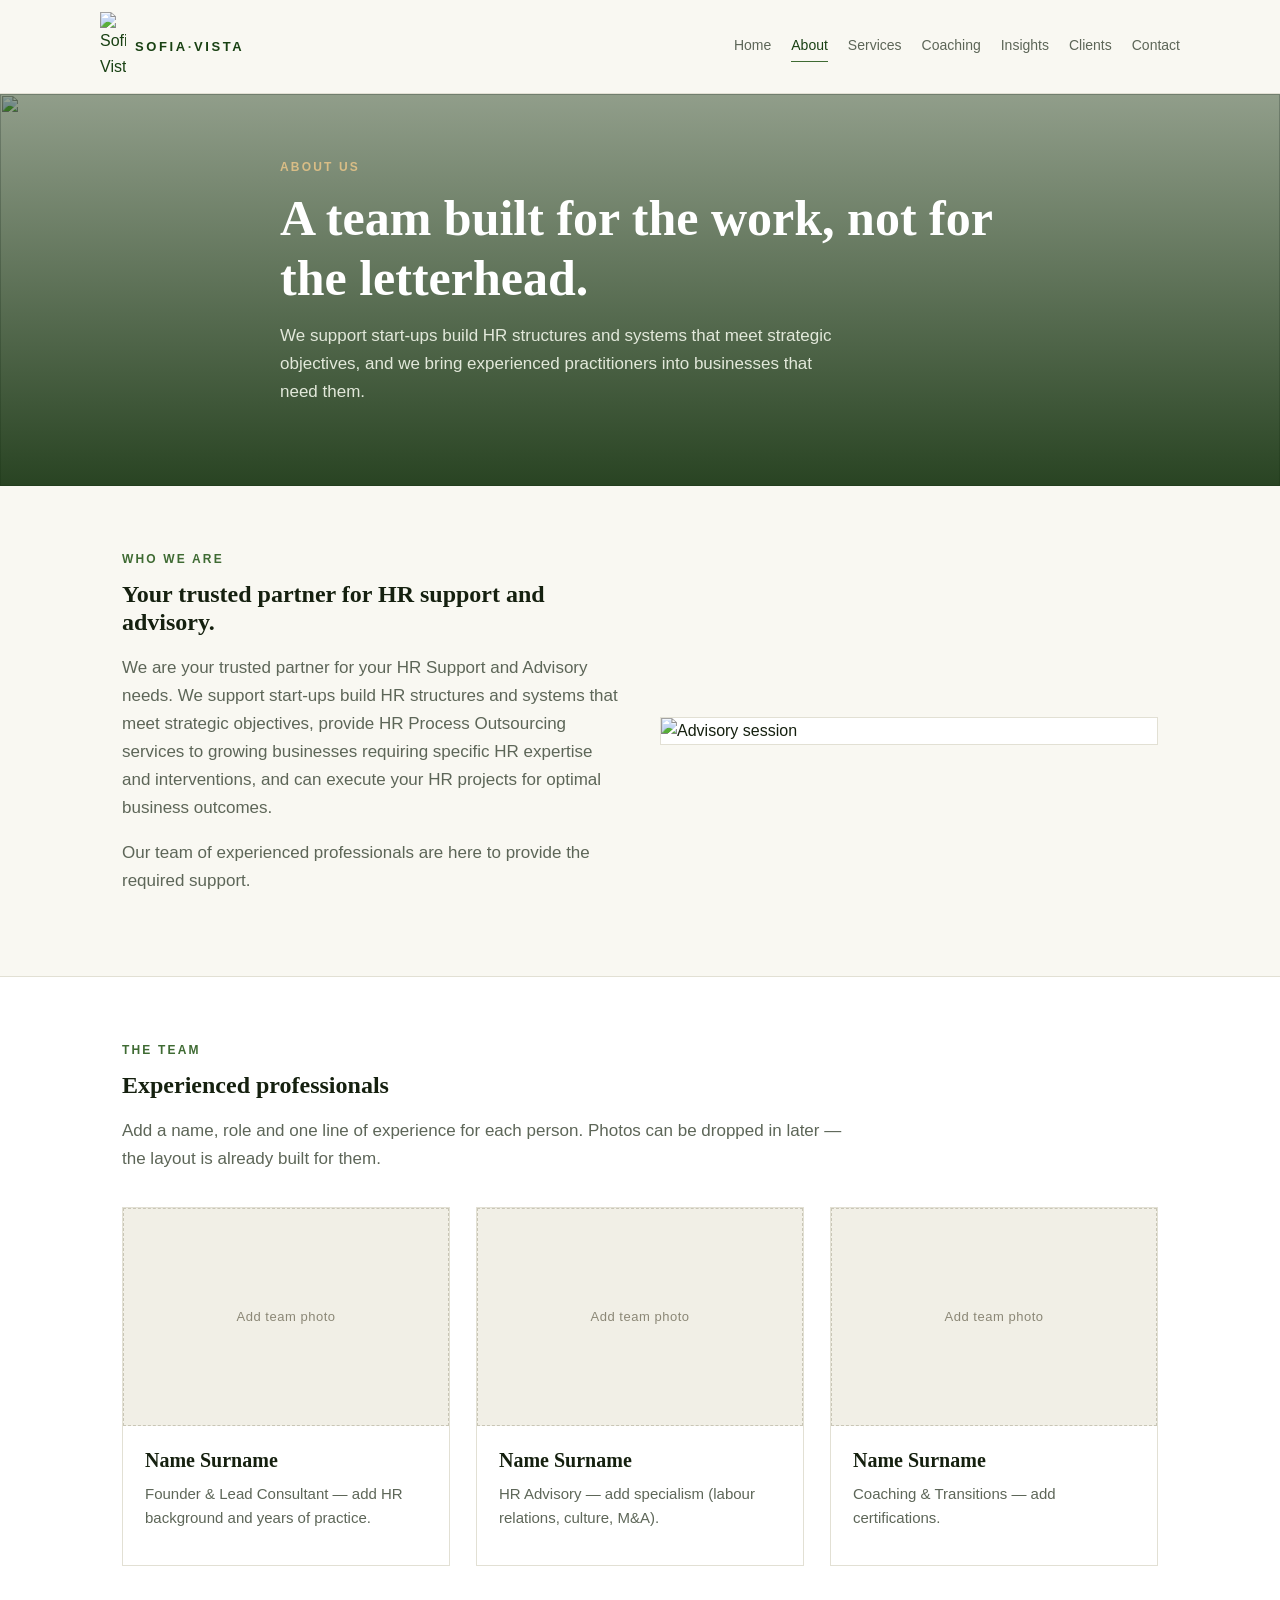
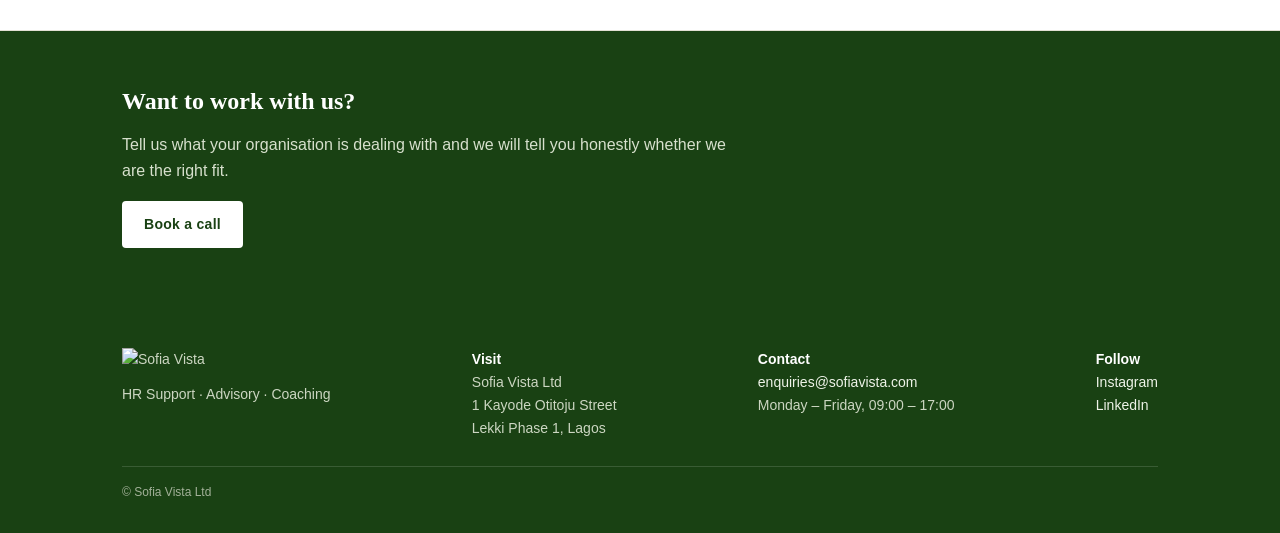
==== about.html @ a2225ac6 "Add files via upload" ====
<!doctype html>
<html lang="en"><head>
<meta charset="utf-8"><meta name="viewport" content="width=device-width,initial-scale=1">
<title>About — Sofia Vista</title>
<meta name="description" content="Sofia Vista is an HR consultancy in Lekki Phase 1, Lagos, supporting start-ups and growing businesses with HR structures, outsourcing and advisory.">
<link rel="stylesheet" href="style.css">
</head><body>
<header class="site"><div class="wrap nav">
<a class="brand" href="index.html"><img src="img/logo-mark.png" alt="Sofia Vista"><span class="wordmark">SOFIA<span class="dot">·</span>VISTA</span></a>
<nav class="links"><a class="" href="index.html">Home</a><a class="on" href="about.html">About</a><a class="" href="services.html">Services</a><a class="" href="coaching.html">Coaching</a><a class="" href="insights.html">Insights</a><a class="" href="clients.html">Clients</a><a class="" href="contact.html">Contact</a></nav>
</div></header>
<div class="hero" style="min-height:380px"><img src="img/boardroom.jpg" alt="">
<div class="wrap"><div class="inner"><div class="eyebrow" style="color:#d9bd86">About us</div>
<h1>A team built for the work, not for the letterhead.</h1><p>We support start-ups build HR structures and systems that meet strategic objectives, and we bring experienced practitioners into businesses that need them.</p></div></div></div>
<section><div class="wrap split">
<div><div class="eyebrow">Who we are</div><h2>Your trusted partner for HR support and advisory.</h2>
<p class="lead">We are your trusted partner for your HR Support and Advisory needs. We support start-ups build HR structures and systems that meet strategic objectives, provide HR Process Outsourcing services to growing businesses requiring specific HR expertise and interventions, and can execute your HR projects for optimal business outcomes.</p>
<p class="lead">Our team of experienced professionals are here to provide the required support.</p></div>
<div class="media"><img src="img/advisory.jpg" alt="Advisory session"></div>
</div></section>

<section class="alt"><div class="wrap">
<div class="eyebrow">The team</div><h2>Experienced professionals</h2>
<p class="lead">Add a name, role and one line of experience for each person. Photos can be dropped in later — the layout is already built for them.</p>
<div class="grid3">
  <div class="card"><div class="ph" style="aspect-ratio:3/2;display:grid;place-items:center">Add team photo</div><div class="body"><h3>Name Surname</h3><p>Founder &amp; Lead Consultant — add HR background and years of practice.</p></div></div>
  <div class="card"><div class="ph" style="aspect-ratio:3/2;display:grid;place-items:center">Add team photo</div><div class="body"><h3>Name Surname</h3><p>HR Advisory — add specialism (labour relations, culture, M&amp;A).</p></div></div>
  <div class="card"><div class="ph" style="aspect-ratio:3/2;display:grid;place-items:center">Add team photo</div><div class="body"><h3>Name Surname</h3><p>Coaching &amp; Transitions — add certifications.</p></div></div>
</div></div></section>

<div class="cta"><div class="wrap"><h2>Want to work with us?</h2>
<p>Tell us what your organisation is dealing with and we will tell you honestly whether we are the right fit.</p>
<a class="btn primary" href="contact.html">Book a call</a></div></div>
<footer class="site"><div class="wrap"><div class="cols">
  <div><img class="lockup" src="img/logo-lockup.png" alt="Sofia Vista"><div>HR Support · Advisory · Coaching</div></div>
  <div><strong style="color:#fff">Visit</strong><br>Sofia Vista Ltd<br>1 Kayode Otitoju Street<br>Lekki Phase 1, Lagos</div>
  <div><strong style="color:#fff">Contact</strong><br><a href="mailto:enquiries@sofiavista.com">enquiries@sofiavista.com</a><br>Monday – Friday, 09:00 – 17:00</div>
  <div><strong style="color:#fff">Follow</strong><br><a href="https://www.instagram.com/sofia.vista_/">Instagram</a><br><a href="https://www.linkedin.com/company/sofia-vista/">LinkedIn</a></div>
</div><div class="fine">© Sofia Vista Ltd</div></div></footer>
</body></html>
---- style.css ----
:root{--green:#194113;--green-deep:#12300c;--green-soft:#3f6b33;--ink:#15200f;--muted:#5d6658;--line:#e2e0d4;--bg:#f9f8f2;--sand:#f1efe6;}
*{box-sizing:border-box}
html{scroll-behavior:smooth}
body{margin:0;font-family:-apple-system,BlinkMacSystemFont,"Segoe UI",Roboto,Helvetica,Arial,sans-serif;color:var(--ink);background:var(--bg);line-height:1.65;-webkit-font-smoothing:antialiased}
img{max-width:100%;display:block}
a{color:var(--green)}
h1,h2,h3{font-family:Georgia,"Times New Roman",serif;font-weight:600;line-height:1.2;margin:0 0 .5em;color:var(--ink)}
.wrap{max-width:1080px;margin:0 auto;padding:0 22px}
header.site{position:sticky;top:0;z-index:50;background:rgba(249,248,242,.95);backdrop-filter:blur(10px);border-bottom:1px solid var(--line)}
.nav{display:flex;align-items:center;justify-content:space-between;gap:18px;padding:12px 0}
.brand{display:flex;align-items:center;gap:9px;text-decoration:none;color:var(--green)}
.brand img{width:26px;height:auto}
.brand .wordmark{font-weight:600;letter-spacing:.2em;font-size:13px;color:var(--green)}
.brand .wordmark .dot{color:var(--green-soft)}
nav.links{display:flex;gap:20px;flex-wrap:wrap;font-size:14px}
nav.links a{text-decoration:none;color:var(--muted);padding:4px 0;border-bottom:1px solid transparent}
nav.links a:hover,nav.links a.on{color:var(--green);border-bottom-color:var(--green-soft)}
.btn{display:inline-block;padding:12px 22px;border-radius:4px;text-decoration:none;font-size:14px;font-weight:600;letter-spacing:.02em}
.btn.primary{background:var(--green);color:#fff}
.btn.primary:hover{background:var(--green-deep)}
.btn.ghost{border:1px solid var(--green);color:var(--green)}
.hero{position:relative;min-height:480px;display:flex;align-items:flex-end;color:#fff;overflow:hidden}
.hero img{position:absolute;inset:0;width:100%;height:100%;object-fit:cover}
.hero:after{content:"";position:absolute;inset:0;background:linear-gradient(180deg,rgba(18,48,12,.45),rgba(18,48,12,.9))}
.hero .inner{position:relative;z-index:2;padding:64px 0 54px;max-width:720px}
.hero h1{font-size:clamp(30px,5vw,50px);margin-bottom:14px;color:#fff}
.hero p{font-size:17px;color:#e2e8da;margin:0 0 26px;max-width:560px}
.hero .actions{display:flex;gap:12px;flex-wrap:wrap}
.hero .actions .btn.primary{background:#fff;color:var(--green)}
.hero .actions .btn.ghost{border-color:rgba(255,255,255,.65);color:#fff}
section{padding:64px 0}
section.alt{background:#fff;border-top:1px solid var(--line);border-bottom:1px solid var(--line)}
.eyebrow{font-size:12px;letter-spacing:.18em;text-transform:uppercase;color:var(--green-soft);font-weight:700;margin-bottom:10px}
.lead{font-size:17px;color:var(--muted);max-width:720px}
.grid3{display:grid;grid-template-columns:repeat(3,1fr);gap:26px;margin-top:34px}
.grid2{display:grid;grid-template-columns:1fr 1fr;gap:44px;align-items:center}
.card{background:#fff;border:1px solid var(--line)}
.card img{aspect-ratio:3/2;object-fit:cover;width:100%}
.card .body{padding:22px}
.card h3{font-size:20px}
.card p{color:var(--muted);font-size:15px;margin:0 0 12px}
.card ul{margin:0;padding-left:18px;color:var(--muted);font-size:15px}
.card ul li{margin-bottom:4px}
.split{display:grid;grid-template-columns:1fr 1fr;gap:40px;align-items:center}
.media{border:1px solid var(--line);background:#fff}
.quote{background:#fff;border:1px solid var(--line);padding:26px}
.quote p{font-family:Georgia,serif;font-size:17px;margin:0 0 14px}
.quote .who{font-size:13px;color:var(--muted);letter-spacing:.04em}
.ph{border:1px dashed #c9c6b6;background:var(--sand);color:#8b8776;font-size:13px;padding:26px;text-align:center;letter-spacing:.04em}
.logostrip{display:flex;gap:16px;flex-wrap:wrap;margin-top:22px}
.logostrip .ph{flex:1 1 130px;padding:20px 10px;font-size:12px}
.cta{background:var(--green);color:#fff;padding:56px 0}
.cta h2{color:#fff}
.cta p{color:#d7e0cd;max-width:620px}
.cta .btn.primary{background:#fff;color:var(--green)}
.audio{display:flex;gap:20px;align-items:center;background:#fff;border:1px solid var(--line);padding:20px;margin-bottom:14px}
.audio .meta{flex:1;min-width:0}
.audio .meta h3{font-size:18px;margin-bottom:4px}
.audio .meta p{color:var(--muted);font-size:14px;margin:0}
.audio .len{font-size:12px;color:var(--muted);white-space:nowrap}
.play{width:40px;height:40px;border-radius:50%;background:var(--green);color:#fff;display:grid;place-items:center;font-size:13px;flex-shrink:0}
form{display:grid;gap:14px;max-width:560px}
label{font-size:13px;font-weight:600;color:var(--green);display:block;margin-bottom:6px}
input,textarea{width:100%;padding:12px;border:1px solid var(--line);background:#fff;font-family:inherit;font-size:15px;border-radius:3px}
.contactgrid{display:grid;grid-template-columns:1fr 1fr;gap:44px}
dl.facts{margin:0}
dl.facts dt{font-size:12px;letter-spacing:.14em;text-transform:uppercase;color:var(--green-soft);font-weight:700;margin-top:20px}
dl.facts dd{margin:4px 0 0;font-size:16px}
footer.site{background:var(--green);color:#ccd6c2;padding:44px 0 30px;font-size:14px}
footer.site a{color:#eef3e8;text-decoration:none}
footer .cols{display:flex;gap:40px;flex-wrap:wrap;justify-content:space-between}
footer .lockup{width:112px;margin-bottom:12px}
footer .fine{margin-top:26px;font-size:12px;color:#a3b199;border-top:1px solid rgba(255,255,255,.14);padding-top:16px}
@media(max-width:820px){.grid3,.grid2,.split,.contactgrid{grid-template-columns:1fr}.nav{flex-direction:column;align-items:flex-start;gap:10px}section{padding:44px 0}}
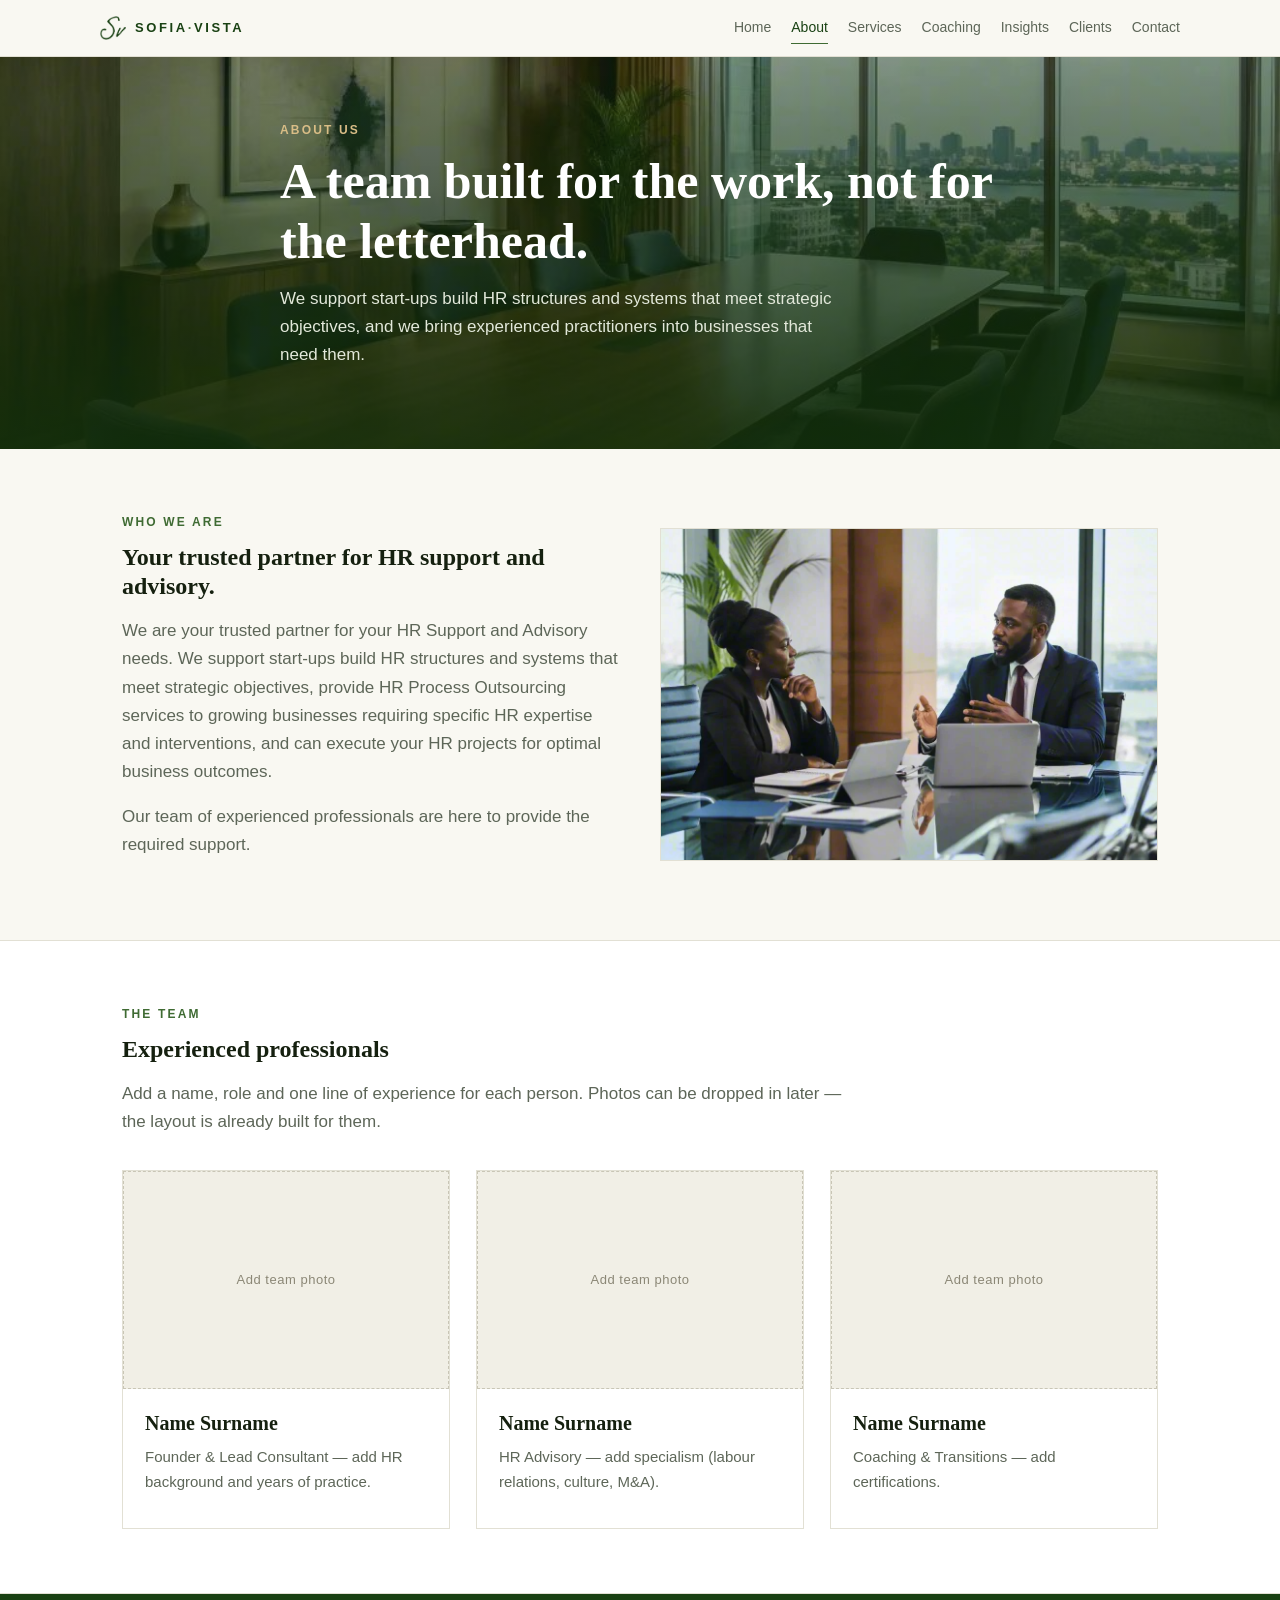
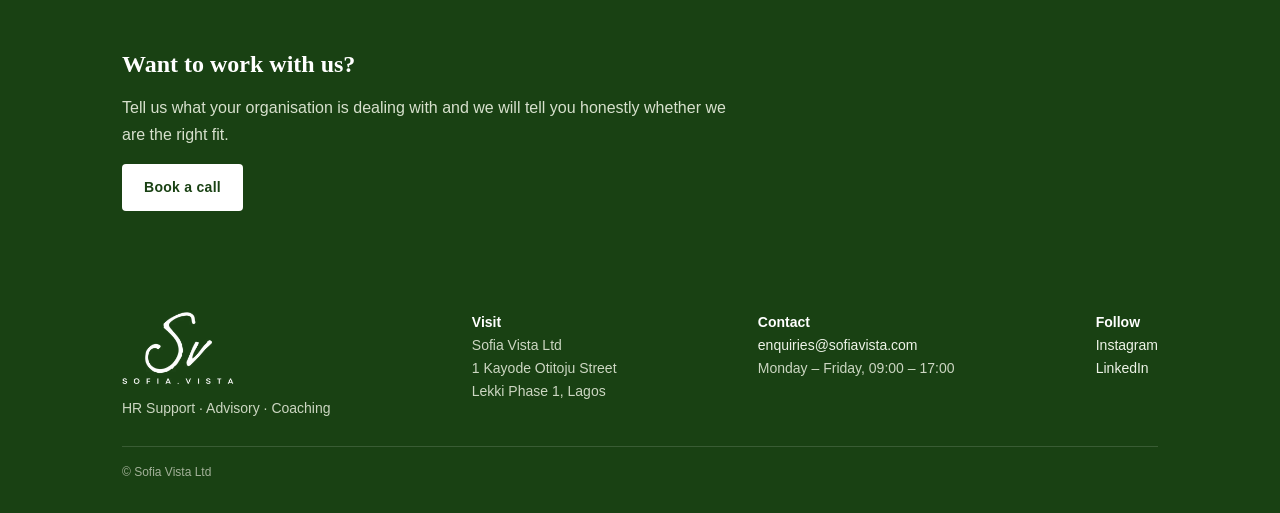
==== commit f68cb5a5: "Add files via upload" ====
--- a/about.html
+++ b/about.html
@@ -6,17 +6,17 @@
 <link rel="stylesheet" href="style.css">
 </head><body>
 <header class="site"><div class="wrap nav">
-<a class="brand" href="index.html"><img src="img/logo-mark.png" alt="Sofia Vista"><span class="wordmark">SOFIA<span class="dot">·</span>VISTA</span></a>
+<a class="brand" href="index.html"><img src="logo-mark.png" alt="Sofia Vista"><span class="wordmark">SOFIA<span class="dot">·</span>VISTA</span></a>
 <nav class="links"><a class="" href="index.html">Home</a><a class="on" href="about.html">About</a><a class="" href="services.html">Services</a><a class="" href="coaching.html">Coaching</a><a class="" href="insights.html">Insights</a><a class="" href="clients.html">Clients</a><a class="" href="contact.html">Contact</a></nav>
 </div></header>
-<div class="hero" style="min-height:380px"><img src="img/boardroom.jpg" alt="">
+<div class="hero" style="min-height:380px"><img src="boardroom.jpg" alt="">
 <div class="wrap"><div class="inner"><div class="eyebrow" style="color:#d9bd86">About us</div>
 <h1>A team built for the work, not for the letterhead.</h1><p>We support start-ups build HR structures and systems that meet strategic objectives, and we bring experienced practitioners into businesses that need them.</p></div></div></div>
 <section><div class="wrap split">
 <div><div class="eyebrow">Who we are</div><h2>Your trusted partner for HR support and advisory.</h2>
 <p class="lead">We are your trusted partner for your HR Support and Advisory needs. We support start-ups build HR structures and systems that meet strategic objectives, provide HR Process Outsourcing services to growing businesses requiring specific HR expertise and interventions, and can execute your HR projects for optimal business outcomes.</p>
 <p class="lead">Our team of experienced professionals are here to provide the required support.</p></div>
-<div class="media"><img src="img/advisory.jpg" alt="Advisory session"></div>
+<div class="media"><img src="advisory.jpg" alt="Advisory session"></div>
 </div></section>
 
 <section class="alt"><div class="wrap">
@@ -32,7 +32,7 @@
 <p>Tell us what your organisation is dealing with and we will tell you honestly whether we are the right fit.</p>
 <a class="btn primary" href="contact.html">Book a call</a></div></div>
 <footer class="site"><div class="wrap"><div class="cols">
-  <div><img class="lockup" src="img/logo-lockup.png" alt="Sofia Vista"><div>HR Support · Advisory · Coaching</div></div>
+  <div><img class="lockup" src="logo-lockup.png" alt="Sofia Vista"><div>HR Support · Advisory · Coaching</div></div>
   <div><strong style="color:#fff">Visit</strong><br>Sofia Vista Ltd<br>1 Kayode Otitoju Street<br>Lekki Phase 1, Lagos</div>
   <div><strong style="color:#fff">Contact</strong><br><a href="mailto:enquiries@sofiavista.com">enquiries@sofiavista.com</a><br>Monday – Friday, 09:00 – 17:00</div>
   <div><strong style="color:#fff">Follow</strong><br><a href="https://www.instagram.com/sofia.vista_/">Instagram</a><br><a href="https://www.linkedin.com/company/sofia-vista/">LinkedIn</a></div>
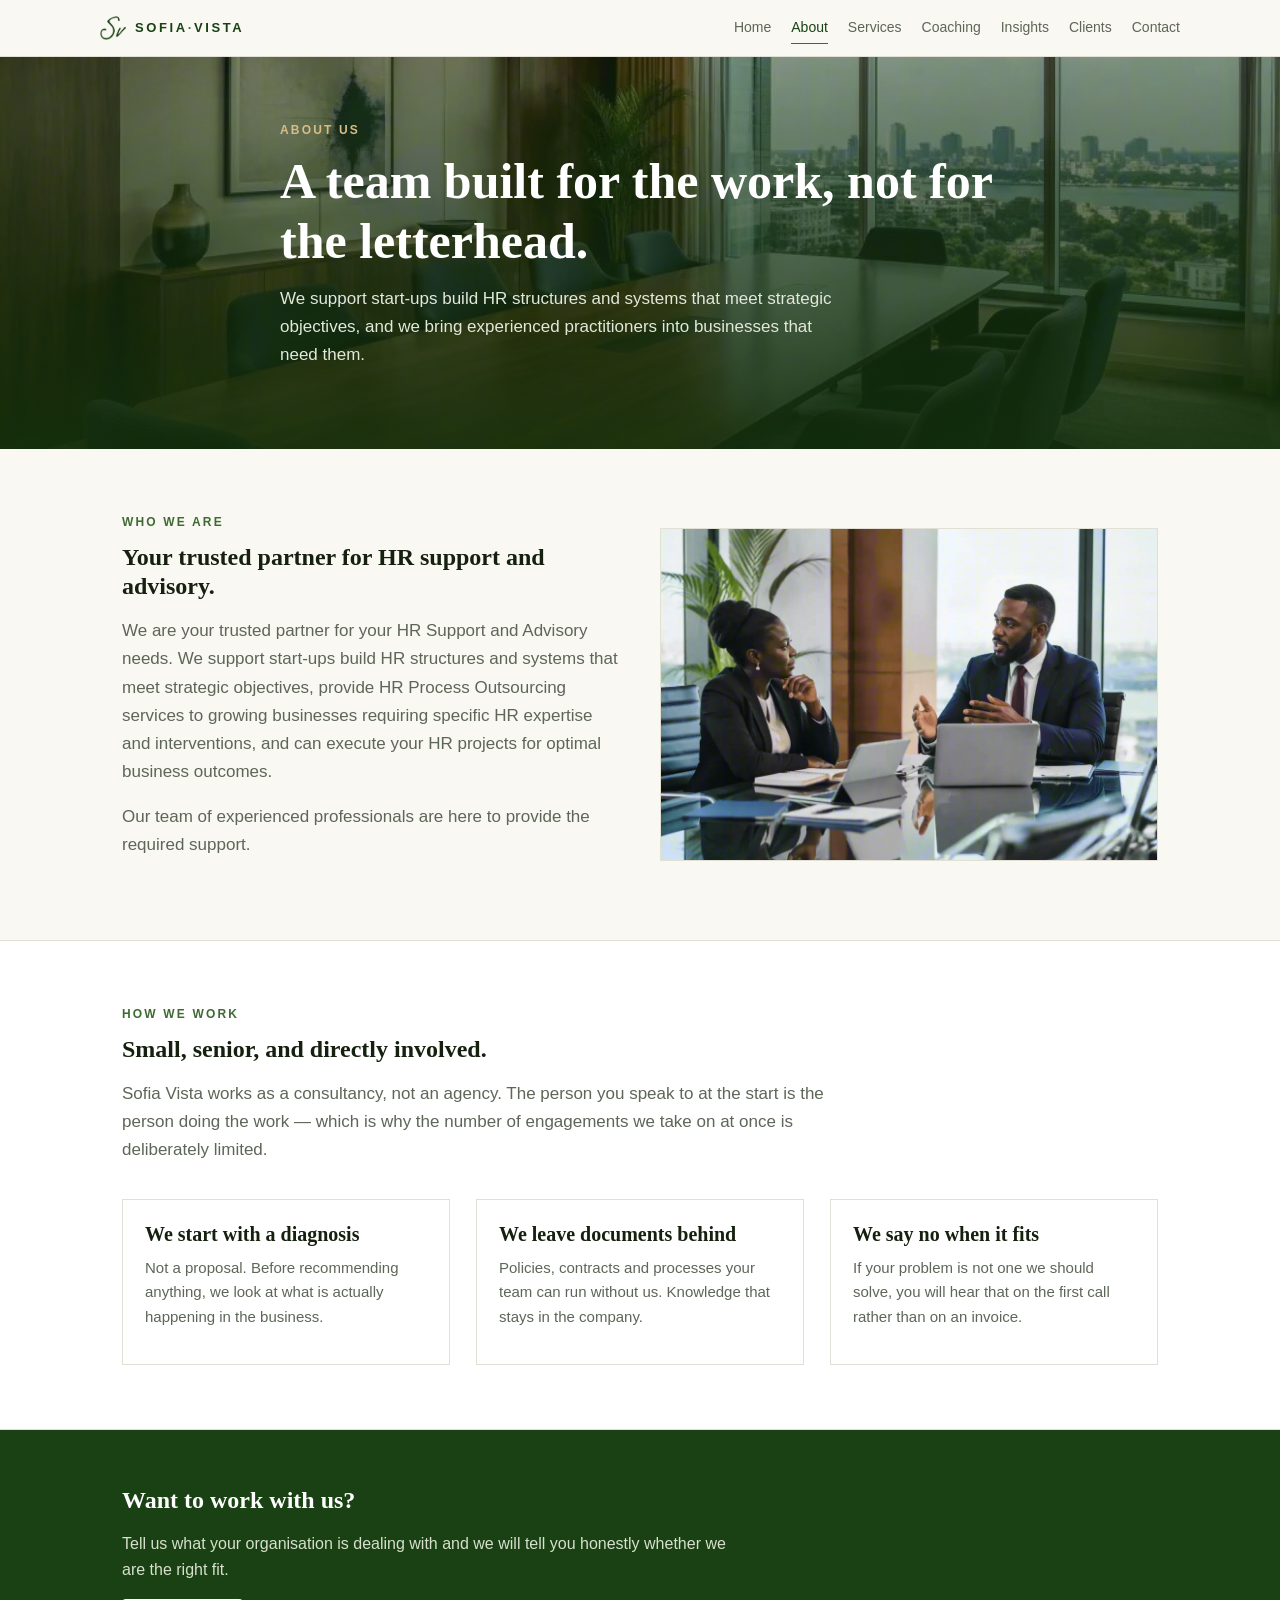
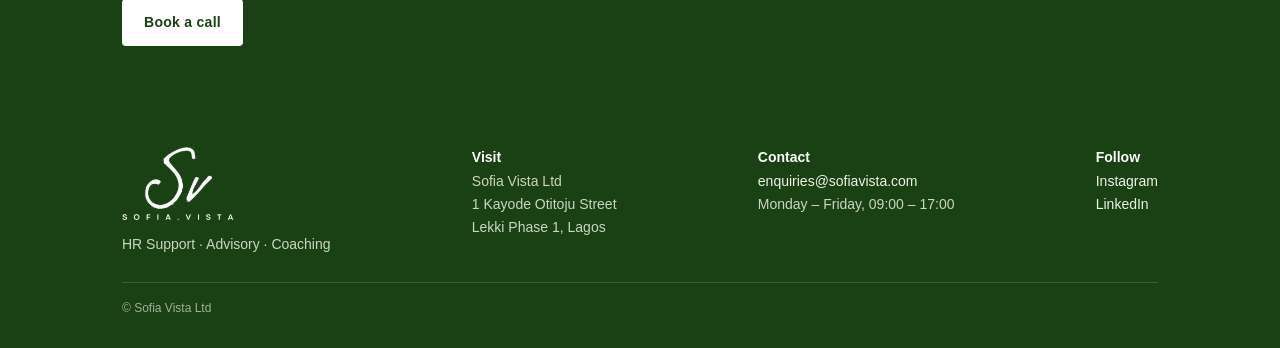
==== commit bc1b8958: "Add files via upload" ====
--- a/about.html
+++ b/about.html
@@ -3,7 +3,7 @@
 <meta charset="utf-8"><meta name="viewport" content="width=device-width,initial-scale=1">
 <title>About — Sofia Vista</title>
 <meta name="description" content="Sofia Vista is an HR consultancy in Lekki Phase 1, Lagos, supporting start-ups and growing businesses with HR structures, outsourcing and advisory.">
-<link rel="stylesheet" href="style.css">
+<link rel="stylesheet" href="style.css?v=6">
 </head><body>
 <header class="site"><div class="wrap nav">
 <a class="brand" href="index.html"><img src="logo-mark.png" alt="Sofia Vista"><span class="wordmark">SOFIA<span class="dot">·</span>VISTA</span></a>
@@ -20,12 +20,12 @@
 </div></section>
 
 <section class="alt"><div class="wrap">
-<div class="eyebrow">The team</div><h2>Experienced professionals</h2>
-<p class="lead">Add a name, role and one line of experience for each person. Photos can be dropped in later — the layout is already built for them.</p>
+<div class="eyebrow">How we work</div><h2>Small, senior, and directly involved.</h2>
+<p class="lead">Sofia Vista works as a consultancy, not an agency. The person you speak to at the start is the person doing the work — which is why the number of engagements we take on at once is deliberately limited.</p>
 <div class="grid3">
-  <div class="card"><div class="ph" style="aspect-ratio:3/2;display:grid;place-items:center">Add team photo</div><div class="body"><h3>Name Surname</h3><p>Founder &amp; Lead Consultant — add HR background and years of practice.</p></div></div>
-  <div class="card"><div class="ph" style="aspect-ratio:3/2;display:grid;place-items:center">Add team photo</div><div class="body"><h3>Name Surname</h3><p>HR Advisory — add specialism (labour relations, culture, M&amp;A).</p></div></div>
-  <div class="card"><div class="ph" style="aspect-ratio:3/2;display:grid;place-items:center">Add team photo</div><div class="body"><h3>Name Surname</h3><p>Coaching &amp; Transitions — add certifications.</p></div></div>
+  <div class="card"><div class="body"><h3>We start with a diagnosis</h3><p>Not a proposal. Before recommending anything, we look at what is actually happening in the business.</p></div></div>
+  <div class="card"><div class="body"><h3>We leave documents behind</h3><p>Policies, contracts and processes your team can run without us. Knowledge that stays in the company.</p></div></div>
+  <div class="card"><div class="body"><h3>We say no when it fits</h3><p>If your problem is not one we should solve, you will hear that on the first call rather than on an invoice.</p></div></div>
 </div></div></section>
 
 <div class="cta"><div class="wrap"><h2>Want to work with us?</h2>
--- a/style.css
+++ b/style.css
@@ -43,6 +43,8 @@
 .card ul li{margin-bottom:4px}
 .split{display:grid;grid-template-columns:1fr 1fr;gap:40px;align-items:center}
 .media{border:1px solid var(--line);background:#fff}
+.map{margin-top:24px;border:1px solid var(--line);background:#fff;overflow:hidden}
+.map iframe{display:block;width:100%;height:300px;border:0}
 .quote{background:#fff;border:1px solid var(--line);padding:26px}
 .quote p{font-family:Georgia,serif;font-size:17px;margin:0 0 14px}
 .quote .who{font-size:13px;color:var(--muted);letter-spacing:.04em}
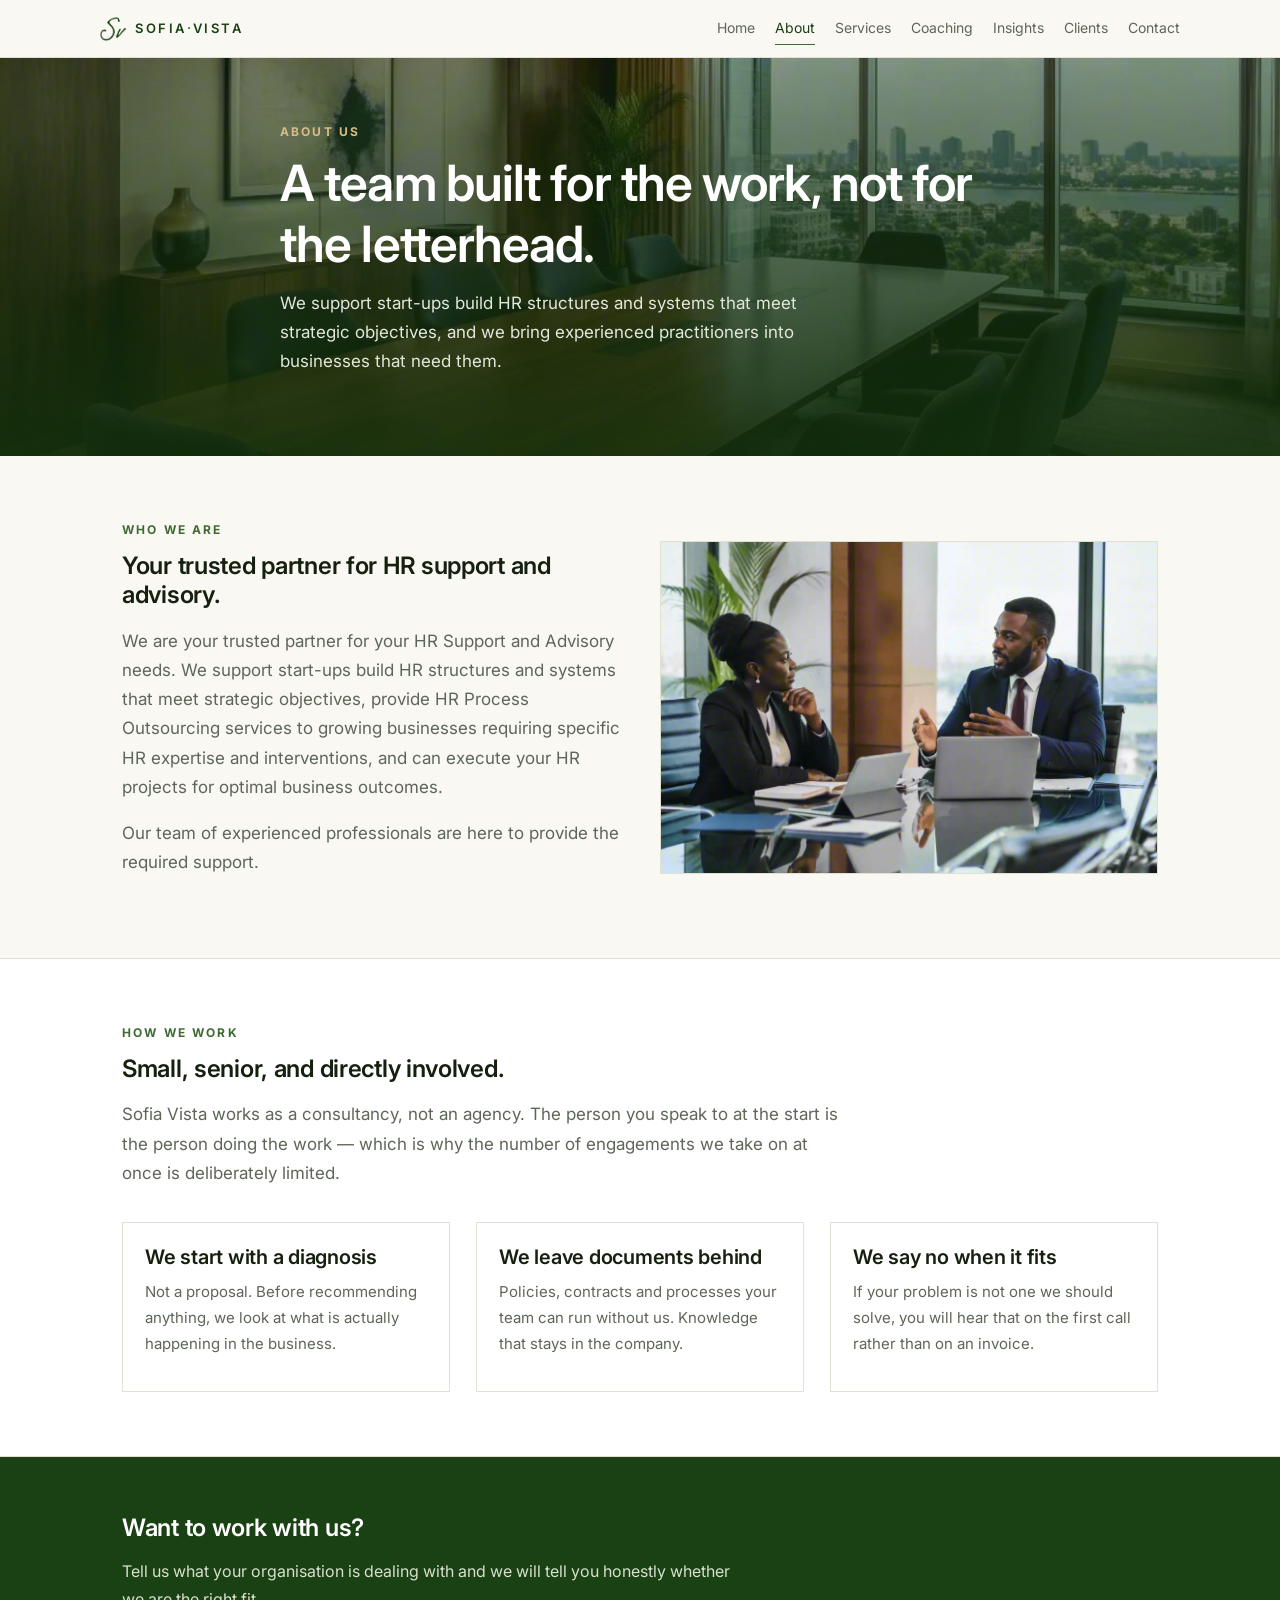
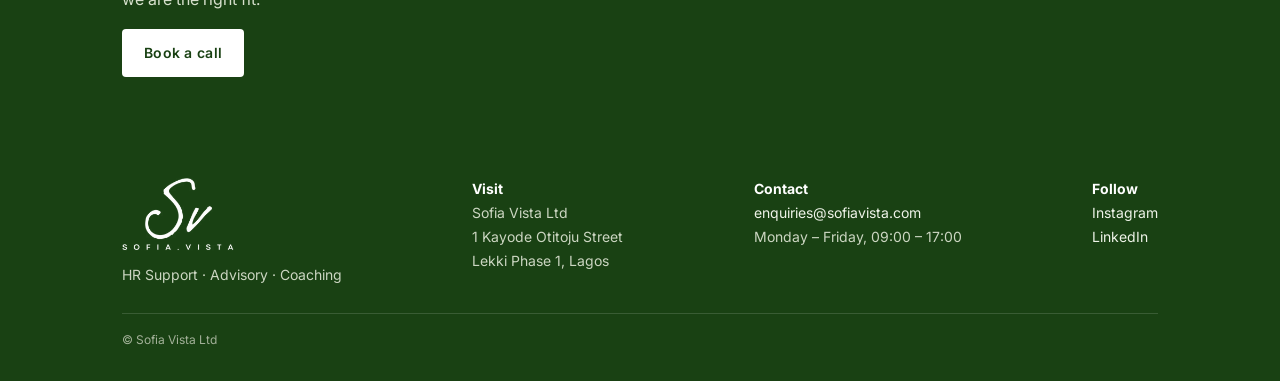
==== commit 63804b1d: "Add files via upload" ====
--- a/about.html
+++ b/about.html
@@ -3,7 +3,7 @@
 <meta charset="utf-8"><meta name="viewport" content="width=device-width,initial-scale=1">
 <title>About — Sofia Vista</title>
 <meta name="description" content="Sofia Vista is an HR consultancy in Lekki Phase 1, Lagos, supporting start-ups and growing businesses with HR structures, outsourcing and advisory.">
-<link rel="stylesheet" href="style.css?v=6">
+<link rel="stylesheet" href="style.css?v=9">
 </head><body>
 <header class="site"><div class="wrap nav">
 <a class="brand" href="index.html"><img src="logo-mark.png" alt="Sofia Vista"><span class="wordmark">SOFIA<span class="dot">·</span>VISTA</span></a>
--- a/style.css
+++ b/style.css
@@ -1,10 +1,11 @@
-:root{--green:#194113;--green-deep:#12300c;--green-soft:#3f6b33;--ink:#15200f;--muted:#5d6658;--line:#e2e0d4;--bg:#f9f8f2;--sand:#f1efe6;}
+@font-face{font-family:"Inter";src:url("InterVariable.woff2") format("woff2-variations");font-weight:100 900;font-style:normal;font-display:swap}
+:root{--green:#194113;--green-deep:#12300c;--green-soft:#3f6b33;--ink:#15200f;--muted:#5d6658;--line:#e2e0d4;--bg:#f9f8f2;--sand:#f1efe6;--serif:"Inter",-apple-system,BlinkMacSystemFont,"Segoe UI",Roboto,Helvetica,Arial,sans-serif;--sans:"Inter",-apple-system,BlinkMacSystemFont,"Segoe UI",Roboto,Helvetica,Arial,sans-serif;}
 *{box-sizing:border-box}
 html{scroll-behavior:smooth}
-body{margin:0;font-family:-apple-system,BlinkMacSystemFont,"Segoe UI",Roboto,Helvetica,Arial,sans-serif;color:var(--ink);background:var(--bg);line-height:1.65;-webkit-font-smoothing:antialiased}
+body{margin:0;font-family:var(--serif);color:var(--ink);background:var(--bg);line-height:1.72;-webkit-font-smoothing:antialiased}
 img{max-width:100%;display:block}
 a{color:var(--green)}
-h1,h2,h3{font-family:Georgia,"Times New Roman",serif;font-weight:600;line-height:1.2;margin:0 0 .5em;color:var(--ink)}
+h1,h2,h3{font-family:var(--sans);font-weight:600;line-height:1.22;letter-spacing:-.012em;margin:0 0 .5em;color:var(--ink)}
 .wrap{max-width:1080px;margin:0 auto;padding:0 22px}
 header.site{position:sticky;top:0;z-index:50;background:rgba(249,248,242,.95);backdrop-filter:blur(10px);border-bottom:1px solid var(--line)}
 .nav{display:flex;align-items:center;justify-content:space-between;gap:18px;padding:12px 0}
@@ -46,7 +47,7 @@
 .map{margin-top:24px;border:1px solid var(--line);background:#fff;overflow:hidden}
 .map iframe{display:block;width:100%;height:300px;border:0}
 .quote{background:#fff;border:1px solid var(--line);padding:26px}
-.quote p{font-family:Georgia,serif;font-size:17px;margin:0 0 14px}
+.quote p{font-family:inherit;font-style:italic;font-size:17px;margin:0 0 14px}
 .quote .who{font-size:13px;color:var(--muted);letter-spacing:.04em}
 .ph{border:1px dashed #c9c6b6;background:var(--sand);color:#8b8776;font-size:13px;padding:26px;text-align:center;letter-spacing:.04em}
 .logostrip{display:flex;gap:16px;flex-wrap:wrap;margin-top:22px}
@@ -74,3 +75,6 @@
 footer .lockup{width:112px;margin-bottom:12px}
 footer .fine{margin-top:26px;font-size:12px;color:#a3b199;border-top:1px solid rgba(255,255,255,.14);padding-top:16px}
 @media(max-width:820px){.grid3,.grid2,.split,.contactgrid{grid-template-columns:1fr}.nav{flex-direction:column;align-items:flex-start;gap:10px}section{padding:44px 0}}
+nav.links,.brand,.btn,.eyebrow,label,input,textarea,button,dl.facts dt,.quote .who,.audio .meta,.audio .len,.ph,.fine,.logostrip{font-family:var(--sans)}
+.hero h1{letter-spacing:-.018em}
+.lead{line-height:1.72}
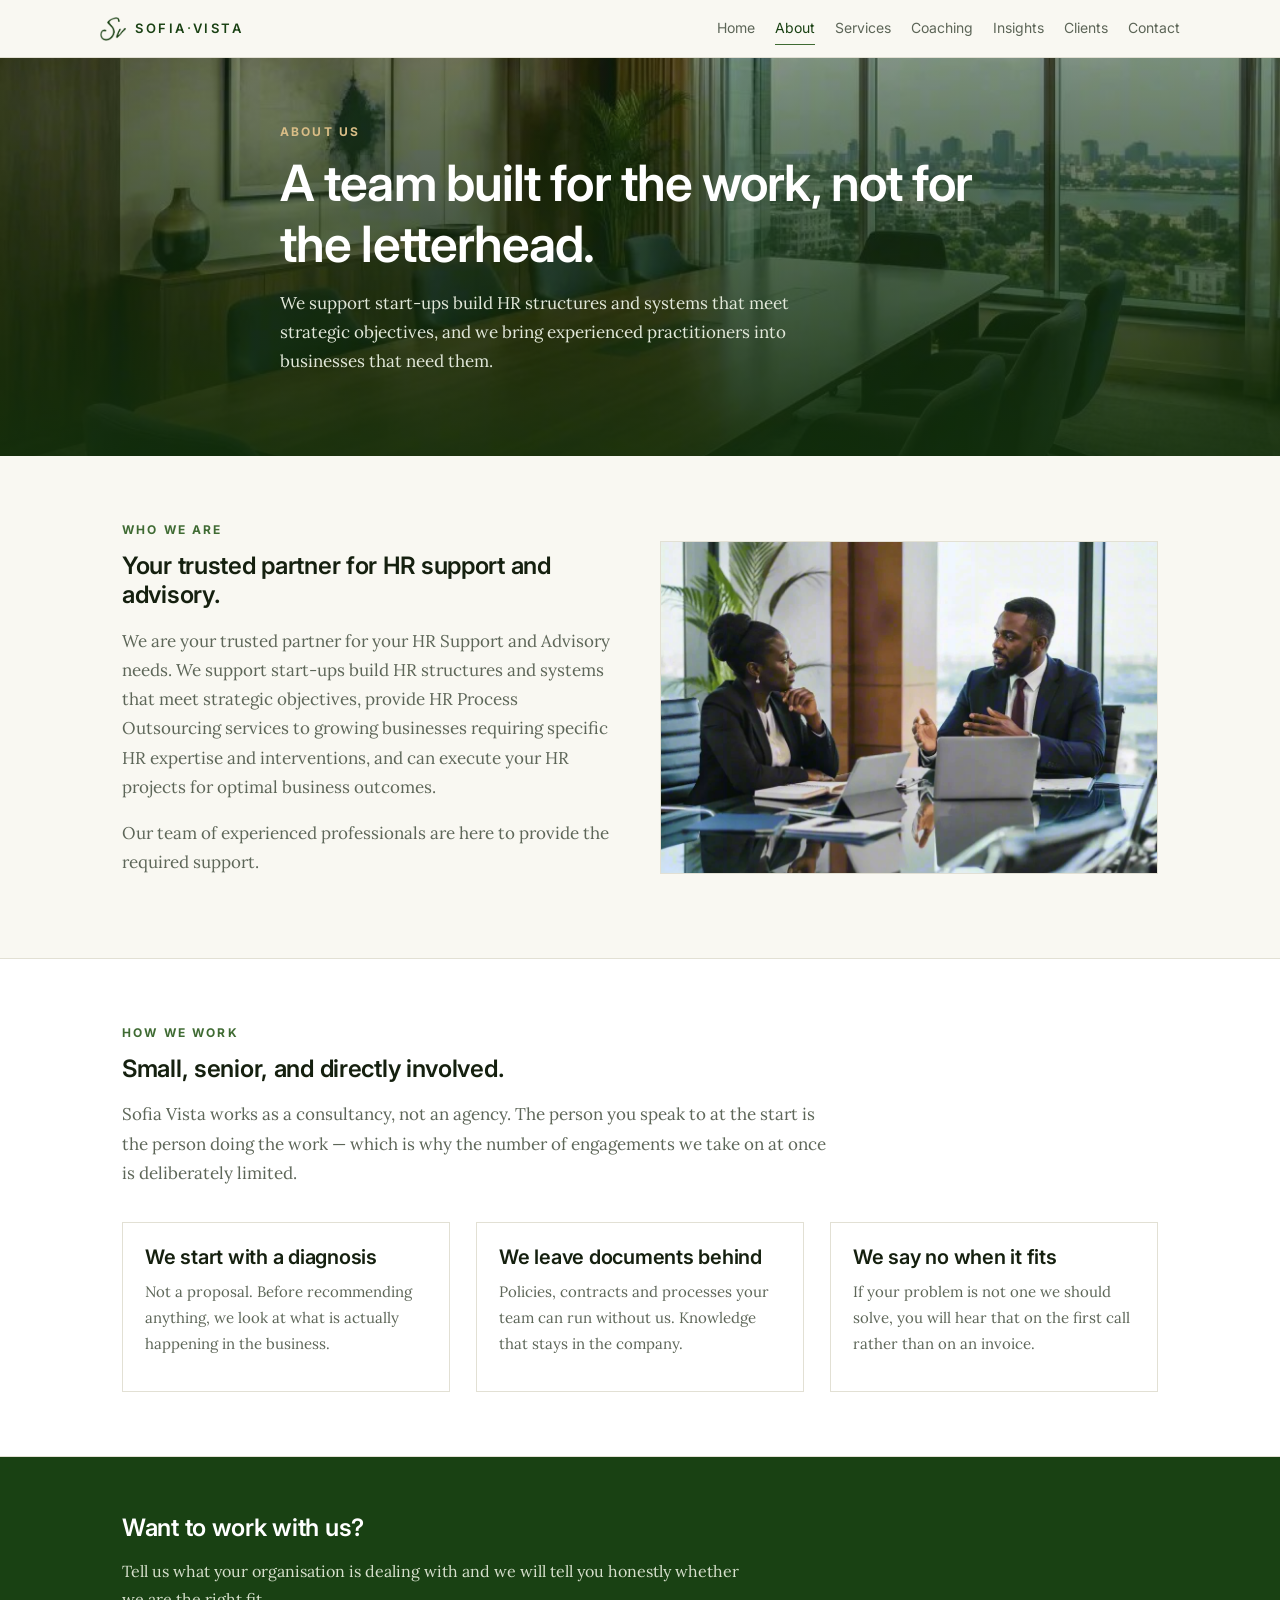
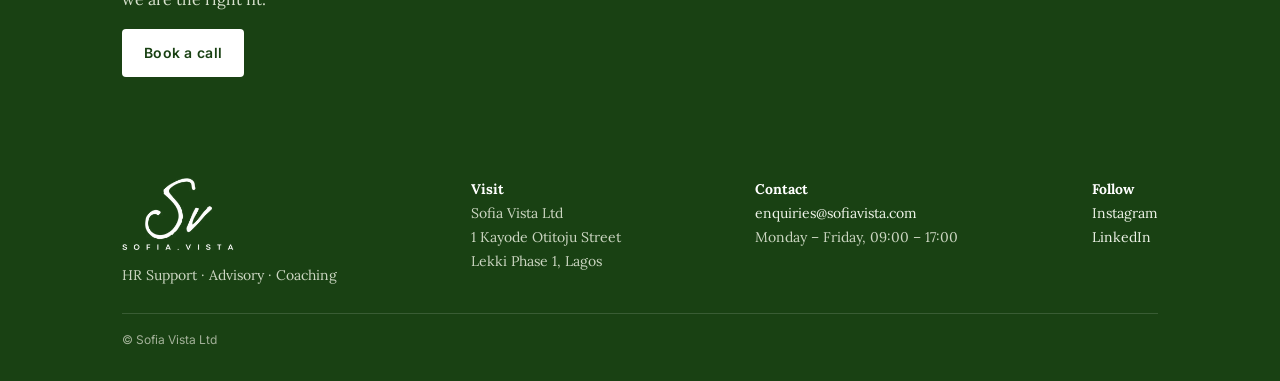
==== commit 9fcda13a: "Add files via upload" ====
--- a/about.html
+++ b/about.html
@@ -3,7 +3,7 @@
 <meta charset="utf-8"><meta name="viewport" content="width=device-width,initial-scale=1">
 <title>About — Sofia Vista</title>
 <meta name="description" content="Sofia Vista is an HR consultancy in Lekki Phase 1, Lagos, supporting start-ups and growing businesses with HR structures, outsourcing and advisory.">
-<link rel="stylesheet" href="style.css?v=9">
+<link rel="stylesheet" href="style.css?v=10">
 </head><body>
 <header class="site"><div class="wrap nav">
 <a class="brand" href="index.html"><img src="logo-mark.png" alt="Sofia Vista"><span class="wordmark">SOFIA<span class="dot">·</span>VISTA</span></a>
--- a/style.css
+++ b/style.css
@@ -1,5 +1,7 @@
 @font-face{font-family:"Inter";src:url("InterVariable.woff2") format("woff2-variations");font-weight:100 900;font-style:normal;font-display:swap}
-:root{--green:#194113;--green-deep:#12300c;--green-soft:#3f6b33;--ink:#15200f;--muted:#5d6658;--line:#e2e0d4;--bg:#f9f8f2;--sand:#f1efe6;--serif:"Inter",-apple-system,BlinkMacSystemFont,"Segoe UI",Roboto,Helvetica,Arial,sans-serif;--sans:"Inter",-apple-system,BlinkMacSystemFont,"Segoe UI",Roboto,Helvetica,Arial,sans-serif;}
+@font-face{font-family:"Lora";src:url("lora-400.woff2") format("woff2");font-weight:400 700;font-style:normal;font-display:swap}
+@font-face{font-family:"Lora";src:url("lora-italic.woff2") format("woff2");font-weight:400 700;font-style:italic;font-display:swap}
+:root{--green:#194113;--green-deep:#12300c;--green-soft:#3f6b33;--ink:#15200f;--muted:#5d6658;--line:#e2e0d4;--bg:#f9f8f2;--sand:#f1efe6;--serif:"Lora",Georgia,"Iowan Old Style","Times New Roman",serif;--sans:"Inter",-apple-system,BlinkMacSystemFont,"Segoe UI",Roboto,Helvetica,Arial,sans-serif;}
 *{box-sizing:border-box}
 html{scroll-behavior:smooth}
 body{margin:0;font-family:var(--serif);color:var(--ink);background:var(--bg);line-height:1.72;-webkit-font-smoothing:antialiased}
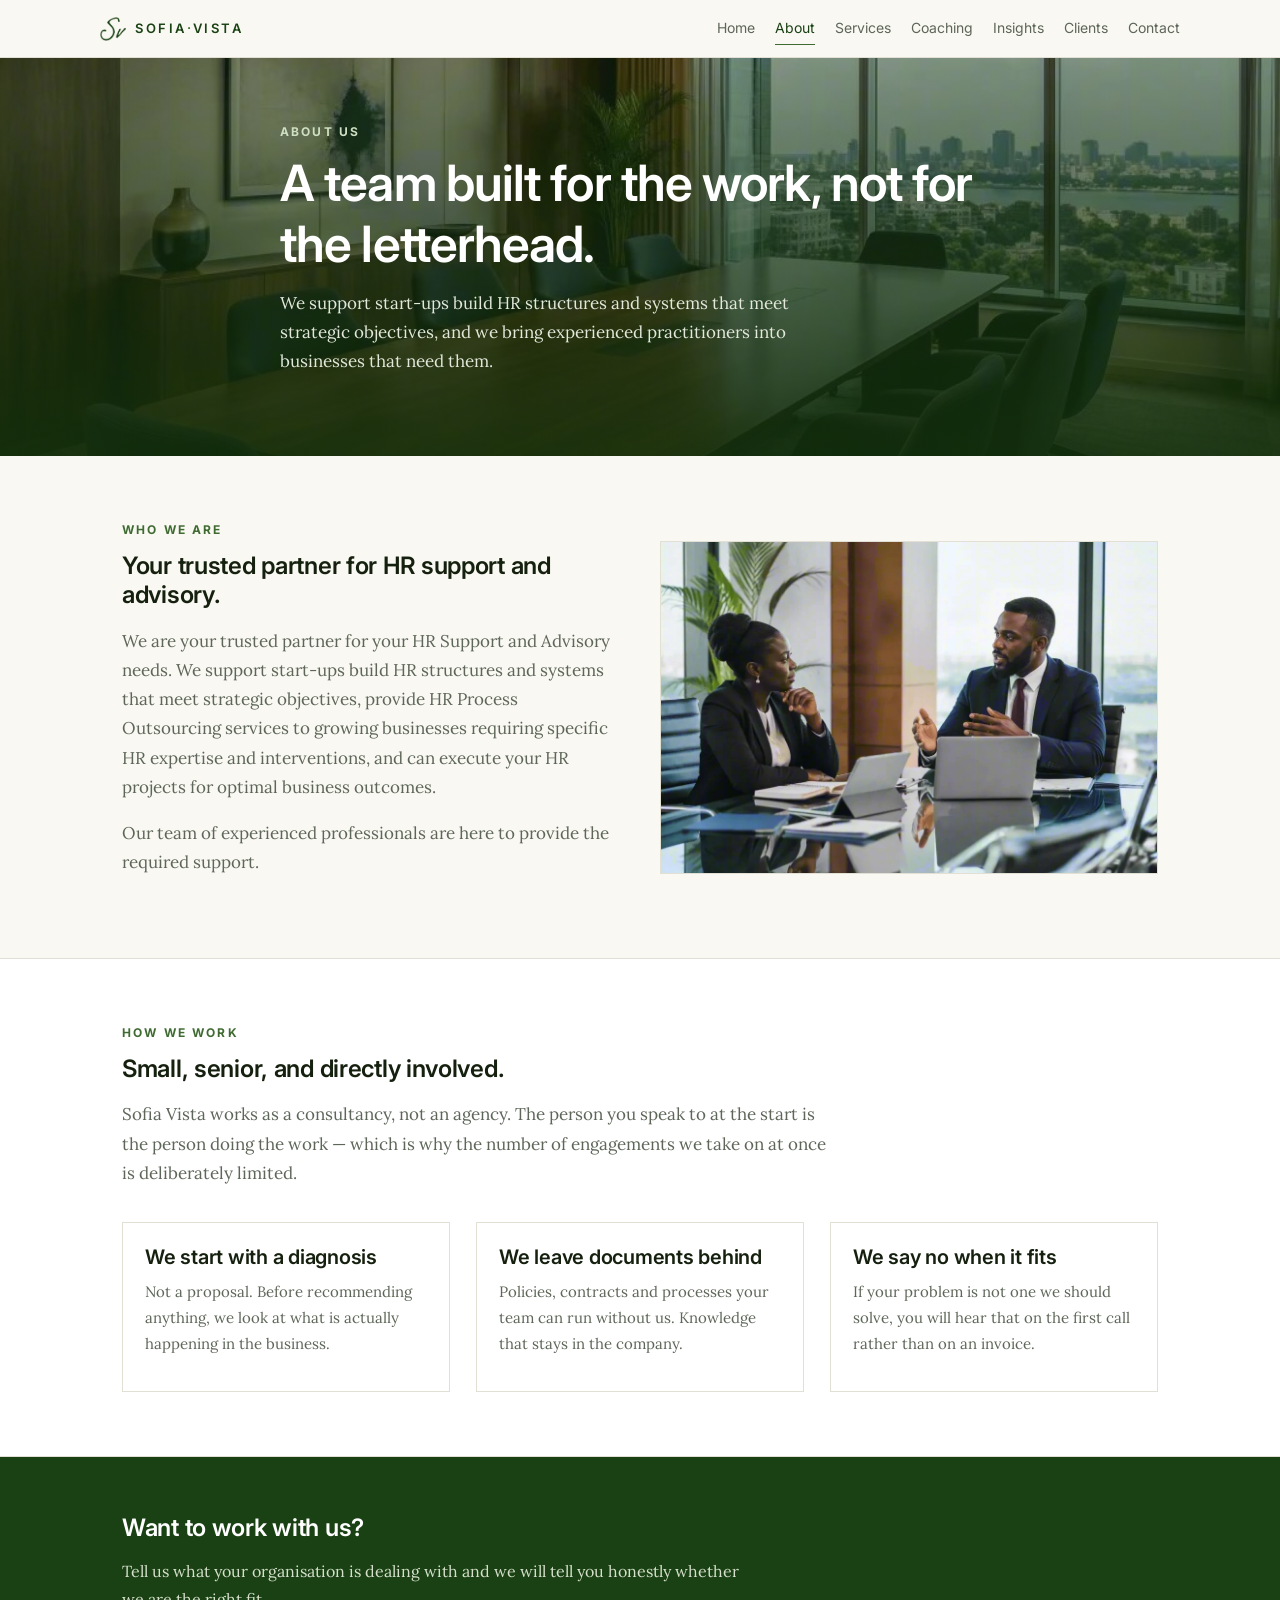
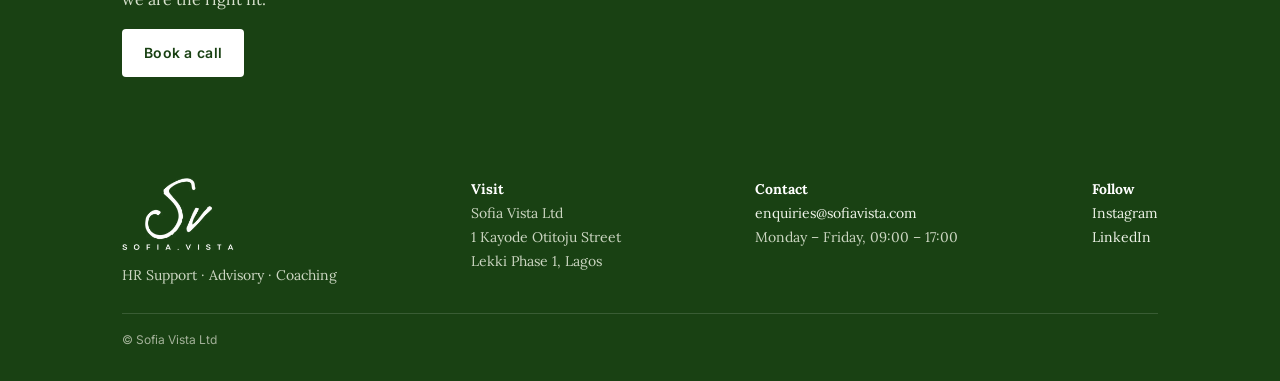
==== commit dd17814b: "Add files via upload" ====
--- a/about.html
+++ b/about.html
@@ -10,7 +10,7 @@
 <nav class="links"><a class="" href="index.html">Home</a><a class="on" href="about.html">About</a><a class="" href="services.html">Services</a><a class="" href="coaching.html">Coaching</a><a class="" href="insights.html">Insights</a><a class="" href="clients.html">Clients</a><a class="" href="contact.html">Contact</a></nav>
 </div></header>
 <div class="hero" style="min-height:380px"><img src="boardroom.jpg" alt="">
-<div class="wrap"><div class="inner"><div class="eyebrow" style="color:#d9bd86">About us</div>
+<div class="wrap"><div class="inner"><div class="eyebrow" style="color:#cfe0c2">About us</div>
 <h1>A team built for the work, not for the letterhead.</h1><p>We support start-ups build HR structures and systems that meet strategic objectives, and we bring experienced practitioners into businesses that need them.</p></div></div></div>
 <section><div class="wrap split">
 <div><div class="eyebrow">Who we are</div><h2>Your trusted partner for HR support and advisory.</h2>
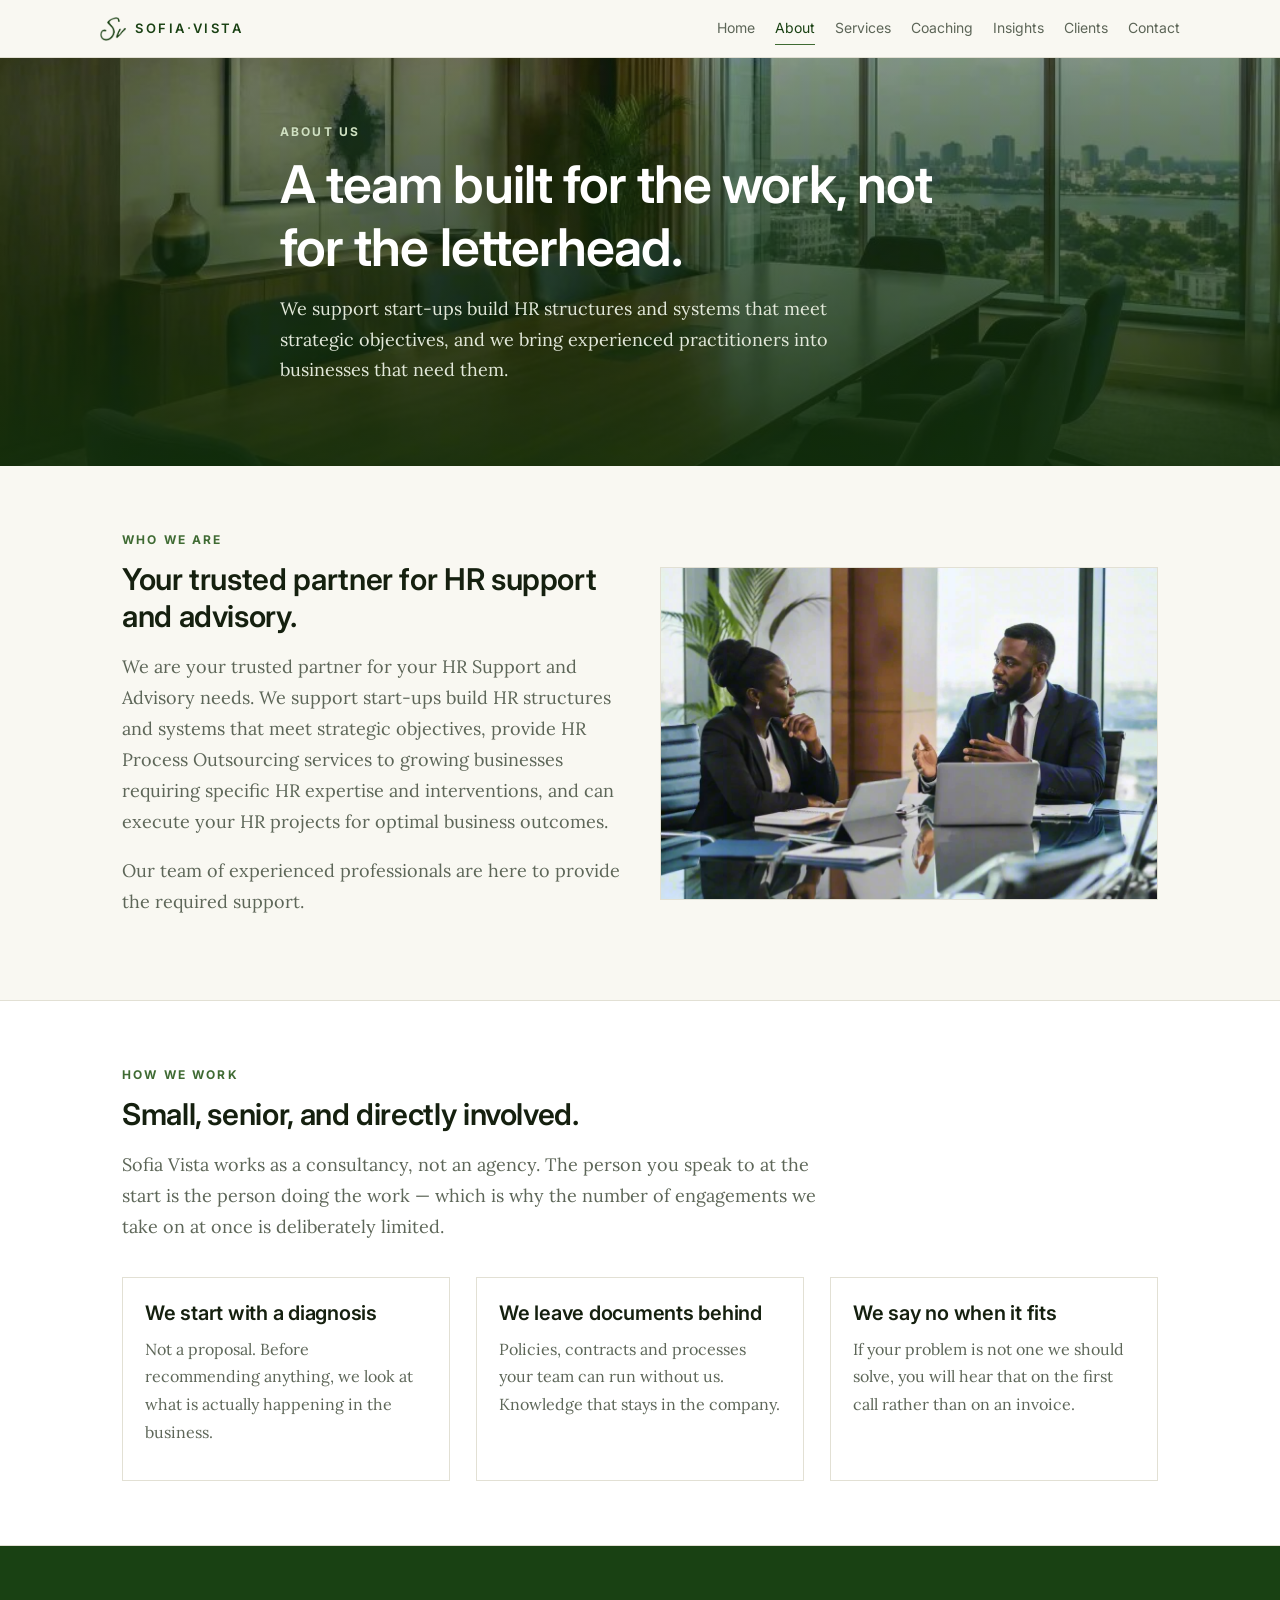
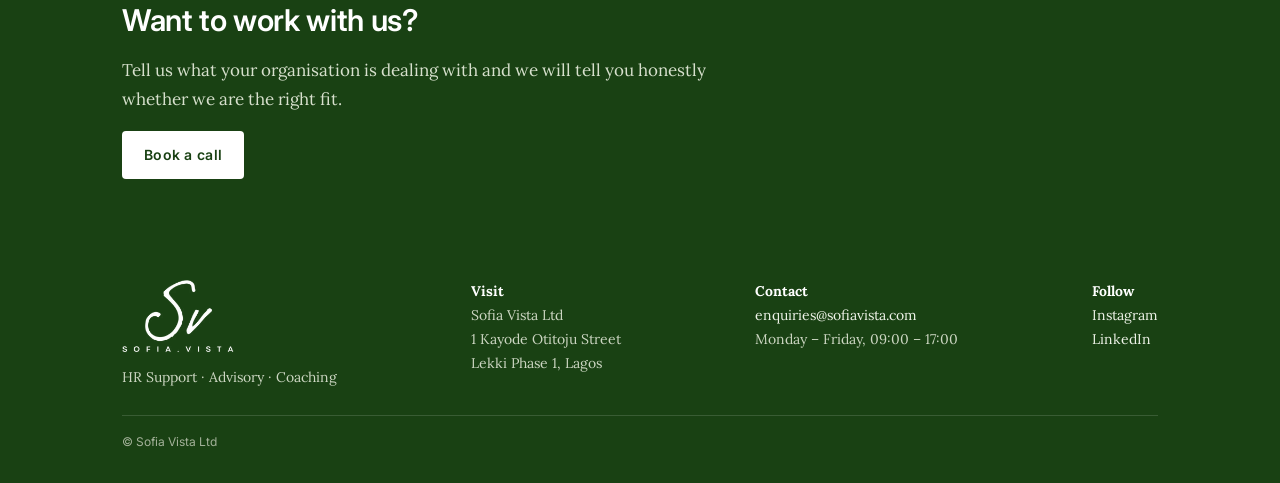
==== commit 125e0aca: "Add files via upload" ====
--- a/about.html
+++ b/about.html
@@ -3,7 +3,7 @@
 <meta charset="utf-8"><meta name="viewport" content="width=device-width,initial-scale=1">
 <title>About — Sofia Vista</title>
 <meta name="description" content="Sofia Vista is an HR consultancy in Lekki Phase 1, Lagos, supporting start-ups and growing businesses with HR structures, outsourcing and advisory.">
-<link rel="stylesheet" href="style.css?v=10">
+<link rel="stylesheet" href="style.css?v=11">
 </head><body>
 <header class="site"><div class="wrap nav">
 <a class="brand" href="index.html"><img src="logo-mark.png" alt="Sofia Vista"><span class="wordmark">SOFIA<span class="dot">·</span>VISTA</span></a>
--- a/style.css
+++ b/style.css
@@ -4,7 +4,7 @@
 :root{--green:#194113;--green-deep:#12300c;--green-soft:#3f6b33;--ink:#15200f;--muted:#5d6658;--line:#e2e0d4;--bg:#f9f8f2;--sand:#f1efe6;--serif:"Lora",Georgia,"Iowan Old Style","Times New Roman",serif;--sans:"Inter",-apple-system,BlinkMacSystemFont,"Segoe UI",Roboto,Helvetica,Arial,sans-serif;}
 *{box-sizing:border-box}
 html{scroll-behavior:smooth}
-body{margin:0;font-family:var(--serif);color:var(--ink);background:var(--bg);line-height:1.72;-webkit-font-smoothing:antialiased}
+body{margin:0;font-size:17px;font-family:var(--serif);color:var(--ink);background:var(--bg);line-height:1.72;-webkit-font-smoothing:antialiased}
 img{max-width:100%;display:block}
 a{color:var(--green)}
 h1,h2,h3{font-family:var(--sans);font-weight:600;line-height:1.22;letter-spacing:-.012em;margin:0 0 .5em;color:var(--ink)}
@@ -26,30 +26,31 @@
 .hero img{position:absolute;inset:0;width:100%;height:100%;object-fit:cover}
 .hero:after{content:"";position:absolute;inset:0;background:linear-gradient(180deg,rgba(18,48,12,.45),rgba(18,48,12,.9))}
 .hero .inner{position:relative;z-index:2;padding:64px 0 54px;max-width:720px}
-.hero h1{font-size:clamp(30px,5vw,50px);margin-bottom:14px;color:#fff}
-.hero p{font-size:17px;color:#e2e8da;margin:0 0 26px;max-width:560px}
+.hero h1{font-size:clamp(32px,5.2vw,52px);margin-bottom:14px;color:#fff}
+.hero p{font-size:18px;color:#e2e8da;margin:0 0 26px;max-width:560px}
 .hero .actions{display:flex;gap:12px;flex-wrap:wrap}
 .hero .actions .btn.primary{background:#fff;color:var(--green)}
 .hero .actions .btn.ghost{border-color:rgba(255,255,255,.65);color:#fff}
 section{padding:64px 0}
+h2{font-size:clamp(24px,2.6vw,30px)}
 section.alt{background:#fff;border-top:1px solid var(--line);border-bottom:1px solid var(--line)}
 .eyebrow{font-size:12px;letter-spacing:.18em;text-transform:uppercase;color:var(--green-soft);font-weight:700;margin-bottom:10px}
-.lead{font-size:17px;color:var(--muted);max-width:720px}
+.lead{font-size:18px;color:var(--muted);max-width:720px}
 .grid3{display:grid;grid-template-columns:repeat(3,1fr);gap:26px;margin-top:34px}
 .grid2{display:grid;grid-template-columns:1fr 1fr;gap:44px;align-items:center}
 .card{background:#fff;border:1px solid var(--line)}
 .card img{aspect-ratio:3/2;object-fit:cover;width:100%}
 .card .body{padding:22px}
-.card h3{font-size:20px}
-.card p{color:var(--muted);font-size:15px;margin:0 0 12px}
-.card ul{margin:0;padding-left:18px;color:var(--muted);font-size:15px}
+.card h3{font-size:20px;line-height:1.3}
+.card p{color:var(--muted);font-size:16px;margin:0 0 12px}
+.card ul{margin:0;padding-left:18px;color:var(--muted);font-size:16px}
 .card ul li{margin-bottom:4px}
 .split{display:grid;grid-template-columns:1fr 1fr;gap:40px;align-items:center}
 .media{border:1px solid var(--line);background:#fff}
 .map{margin-top:24px;border:1px solid var(--line);background:#fff;overflow:hidden}
 .map iframe{display:block;width:100%;height:300px;border:0}
 .quote{background:#fff;border:1px solid var(--line);padding:26px}
-.quote p{font-family:inherit;font-style:italic;font-size:17px;margin:0 0 14px}
+.quote p{font-family:inherit;font-style:italic;font-size:18px;margin:0 0 14px}
 .quote .who{font-size:13px;color:var(--muted);letter-spacing:.04em}
 .ph{border:1px dashed #c9c6b6;background:var(--sand);color:#8b8776;font-size:13px;padding:26px;text-align:center;letter-spacing:.04em}
 .logostrip{display:flex;gap:16px;flex-wrap:wrap;margin-top:22px}
@@ -66,11 +67,11 @@
 .play{width:40px;height:40px;border-radius:50%;background:var(--green);color:#fff;display:grid;place-items:center;font-size:13px;flex-shrink:0}
 form{display:grid;gap:14px;max-width:560px}
 label{font-size:13px;font-weight:600;color:var(--green);display:block;margin-bottom:6px}
-input,textarea{width:100%;padding:12px;border:1px solid var(--line);background:#fff;font-family:inherit;font-size:15px;border-radius:3px}
+input,textarea{width:100%;padding:12px;border:1px solid var(--line);background:#fff;font-family:inherit;font-size:16px;border-radius:3px}
 .contactgrid{display:grid;grid-template-columns:1fr 1fr;gap:44px}
 dl.facts{margin:0}
 dl.facts dt{font-size:12px;letter-spacing:.14em;text-transform:uppercase;color:var(--green-soft);font-weight:700;margin-top:20px}
-dl.facts dd{margin:4px 0 0;font-size:16px}
+dl.facts dd{margin:4px 0 0;font-size:17px}
 footer.site{background:var(--green);color:#ccd6c2;padding:44px 0 30px;font-size:14px}
 footer.site a{color:#eef3e8;text-decoration:none}
 footer .cols{display:flex;gap:40px;flex-wrap:wrap;justify-content:space-between}
